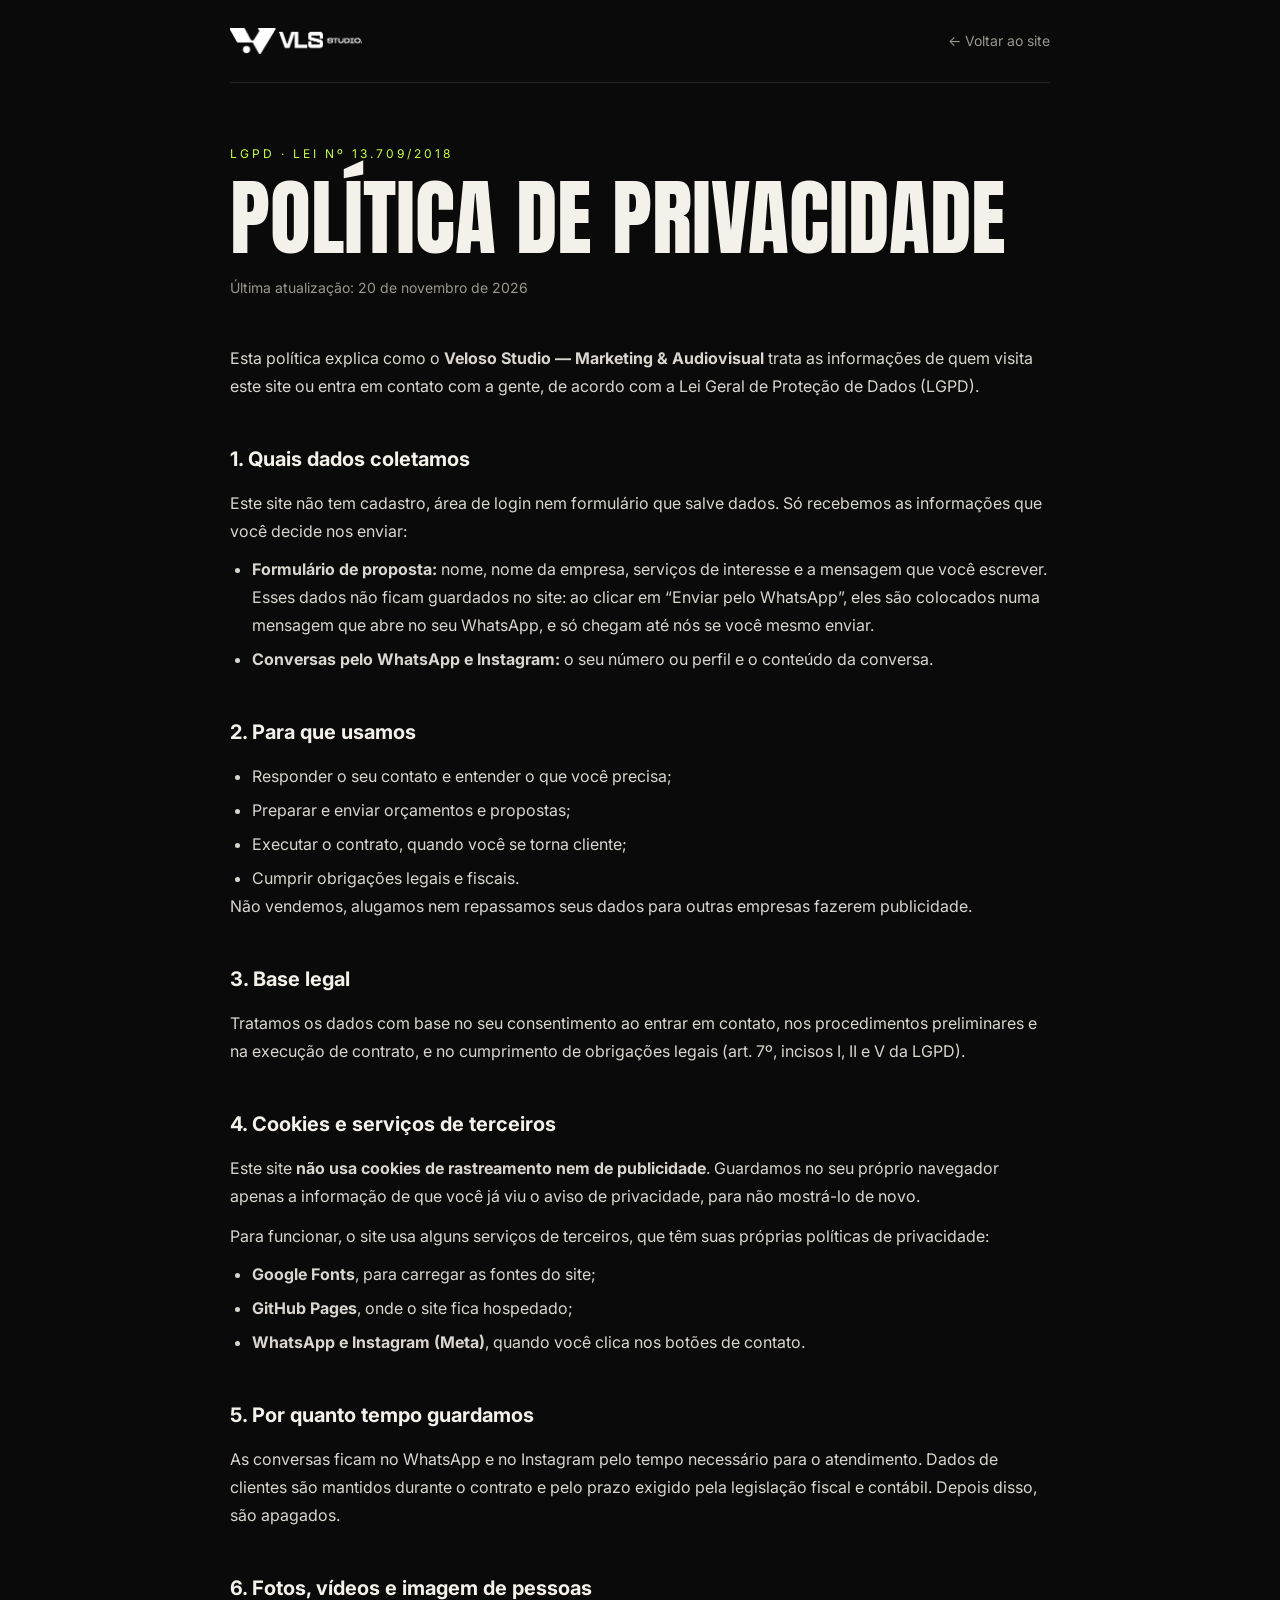
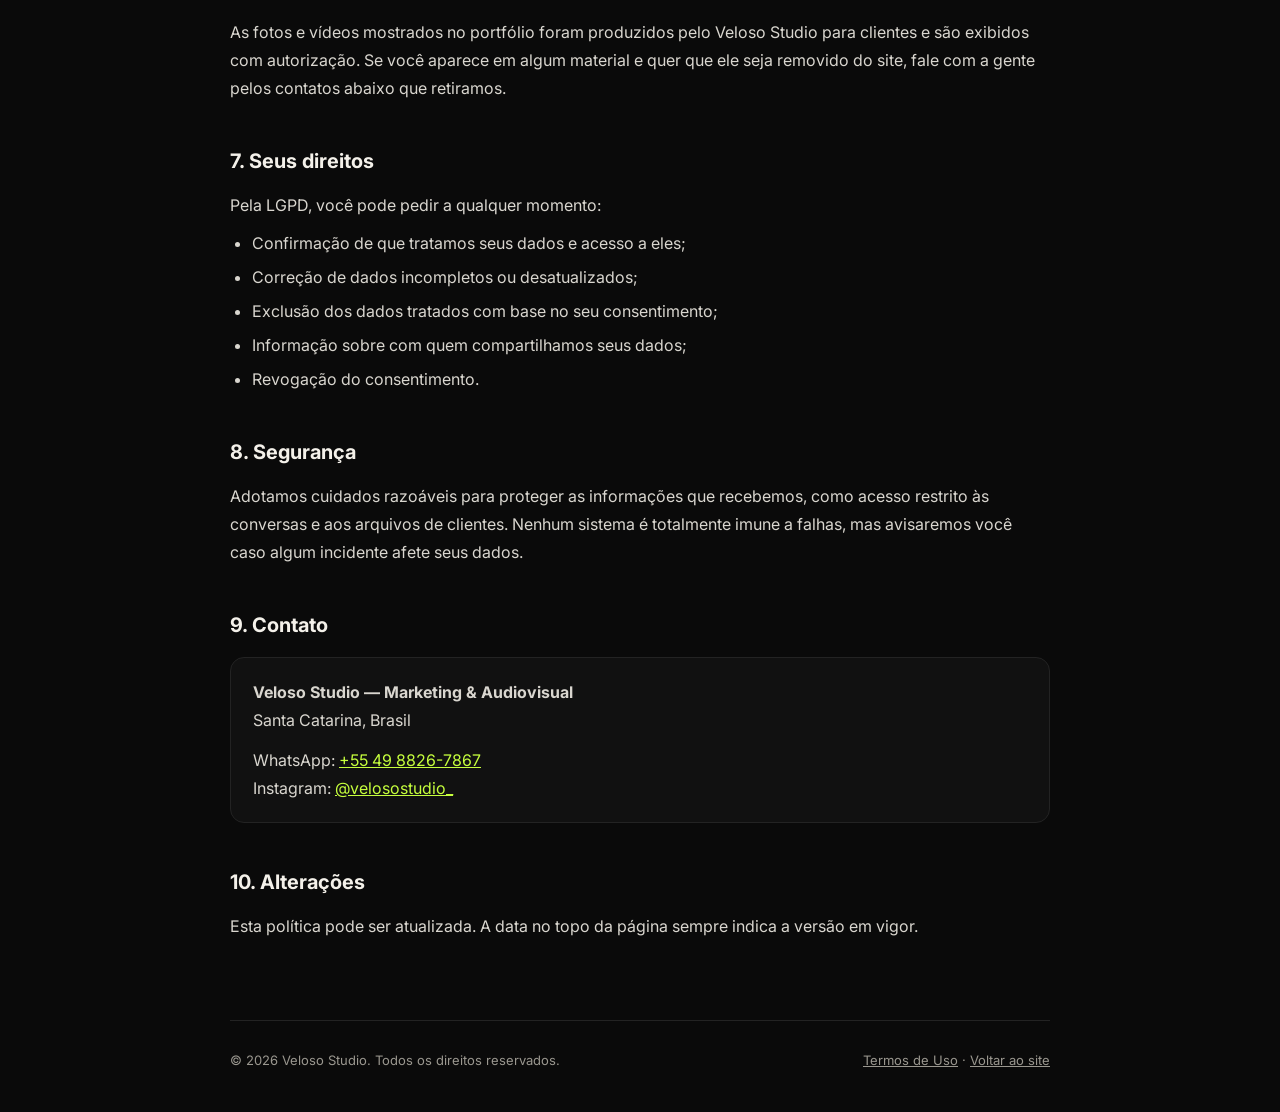
==== privacidade.html @ bc42e555 "Paginas de privacidade e termos, logos de clientes, icones e fotos otimizadas Co-Authored-By: Claude" ====
<!doctype html>
<html lang="pt-BR">
<head>
<meta charset="utf-8">
<meta name="viewport" content="width=device-width,initial-scale=1">
<title>Política de Privacidade — Veloso Studio</title>
<meta name="robots" content="noindex">
<link rel="icon" type="image/png" sizes="32x32" href="img/icon-32.png">
<link rel="apple-touch-icon" href="img/icon-180.png">
<link rel="preconnect" href="https://fonts.googleapis.com">
<link rel="preconnect" href="https://fonts.gstatic.com" crossorigin>
<link href="https://fonts.googleapis.com/css2?family=Anton&family=Inter:wght@400;600&display=swap" rel="stylesheet">
<link rel="stylesheet" href="css/legal.css">
</head>
<body>
<header><a href="index.html"><img src="img/logo.png" alt="VLS Studio"></a><a class="back" href="index.html">← Voltar ao site</a></header>
<main>
  <div class="eyebrow">LGPD · Lei nº 13.709/2018</div>
  <h1>Política de Privacidade</h1>
  <p class="upd">Última atualização: 20 de novembro de 2026</p>

  <p>Esta política explica como o <strong>Veloso Studio — Marketing &amp; Audiovisual</strong> trata as informações de quem visita este site ou entra em contato com a gente, de acordo com a Lei Geral de Proteção de Dados (LGPD).</p>

  <h2>1. Quais dados coletamos</h2>
  <p>Este site não tem cadastro, área de login nem formulário que salve dados. Só recebemos as informações que você decide nos enviar:</p>
  <ul>
    <li><strong>Formulário de proposta:</strong> nome, nome da empresa, serviços de interesse e a mensagem que você escrever. Esses dados não ficam guardados no site: ao clicar em “Enviar pelo WhatsApp”, eles são colocados numa mensagem que abre no seu WhatsApp, e só chegam até nós se você mesmo enviar.</li>
    <li><strong>Conversas pelo WhatsApp e Instagram:</strong> o seu número ou perfil e o conteúdo da conversa.</li>
  </ul>

  <h2>2. Para que usamos</h2>
  <ul>
    <li>Responder o seu contato e entender o que você precisa;</li>
    <li>Preparar e enviar orçamentos e propostas;</li>
    <li>Executar o contrato, quando você se torna cliente;</li>
    <li>Cumprir obrigações legais e fiscais.</li>
  </ul>
  <p>Não vendemos, alugamos nem repassamos seus dados para outras empresas fazerem publicidade.</p>

  <h2>3. Base legal</h2>
  <p>Tratamos os dados com base no seu consentimento ao entrar em contato, nos procedimentos preliminares e na execução de contrato, e no cumprimento de obrigações legais (art. 7º, incisos I, II e V da LGPD).</p>

  <h2>4. Cookies e serviços de terceiros</h2>
  <p>Este site <strong>não usa cookies de rastreamento nem de publicidade</strong>. Guardamos no seu próprio navegador apenas a informação de que você já viu o aviso de privacidade, para não mostrá-lo de novo.</p>
  <p>Para funcionar, o site usa alguns serviços de terceiros, que têm suas próprias políticas de privacidade:</p>
  <ul>
    <li><strong>Google Fonts</strong>, para carregar as fontes do site;</li>
    <li><strong>GitHub Pages</strong>, onde o site fica hospedado;</li>
    <li><strong>WhatsApp e Instagram (Meta)</strong>, quando você clica nos botões de contato.</li>
  </ul>

  <h2>5. Por quanto tempo guardamos</h2>
  <p>As conversas ficam no WhatsApp e no Instagram pelo tempo necessário para o atendimento. Dados de clientes são mantidos durante o contrato e pelo prazo exigido pela legislação fiscal e contábil. Depois disso, são apagados.</p>

  <h2>6. Fotos, vídeos e imagem de pessoas</h2>
  <p>As fotos e vídeos mostrados no portfólio foram produzidos pelo Veloso Studio para clientes e são exibidos com autorização. Se você aparece em algum material e quer que ele seja removido do site, fale com a gente pelos contatos abaixo que retiramos.</p>

  <h2>7. Seus direitos</h2>
  <p>Pela LGPD, você pode pedir a qualquer momento:</p>
  <ul>
    <li>Confirmação de que tratamos seus dados e acesso a eles;</li>
    <li>Correção de dados incompletos ou desatualizados;</li>
    <li>Exclusão dos dados tratados com base no seu consentimento;</li>
    <li>Informação sobre com quem compartilhamos seus dados;</li>
    <li>Revogação do consentimento.</li>
  </ul>

  <h2>8. Segurança</h2>
  <p>Adotamos cuidados razoáveis para proteger as informações que recebemos, como acesso restrito às conversas e aos arquivos de clientes. Nenhum sistema é totalmente imune a falhas, mas avisaremos você caso algum incidente afete seus dados.</p>

  <h2>9. Contato</h2>
  <div class="box">
    <p><strong>Veloso Studio — Marketing &amp; Audiovisual</strong><br>Santa Catarina, Brasil</p>
    <p>WhatsApp: <a href="https://wa.me/554988267867" target="_blank" rel="noopener">+55 49 8826-7867</a><br>Instagram: <a href="https://www.instagram.com/velosostudio_/" target="_blank" rel="noopener">@velosostudio_</a></p>
  </div>

  <h2>10. Alterações</h2>
  <p>Esta política pode ser atualizada. A data no topo da página sempre indica a versão em vigor.</p>
</main>
<footer><span>© 2026 Veloso Studio. Todos os direitos reservados.</span><span><a href="termos.html">Termos de Uso</a> · <a href="index.html">Voltar ao site</a></span></footer>
</body>
</html>
---- css/legal.css ----
:root{--bg:#0a0a0a;--fg:#f4f1ea;--mut:#9a978f;--ac:#c6ff3d;--line:#232323}
*{box-sizing:border-box;margin:0;padding:0}
body{background:var(--bg);color:var(--fg);font:16px/1.75 Inter,system-ui,sans-serif;padding:0 max(20px,4vw)}
a{color:var(--ac)}
header{max-width:820px;margin:0 auto;display:flex;justify-content:space-between;align-items:center;padding:28px 0;border-bottom:1px solid var(--line)}
header img{height:26px;width:auto;display:block}
header a.back{color:var(--mut);text-decoration:none;font-size:14px}
header a.back:hover{color:var(--ac)}
main{max-width:820px;margin:0 auto;padding:60px 0 80px}
.eyebrow{font-size:12px;letter-spacing:.25em;text-transform:uppercase;color:var(--ac);margin-bottom:14px}
h1{font-family:Anton,Impact,sans-serif;font-weight:400;text-transform:uppercase;font-size:clamp(42px,8vw,84px);line-height:.95;margin-bottom:18px}
.upd{color:var(--mut);font-size:14px;margin-bottom:44px}
h2{font-size:20px;margin:42px 0 12px}
p,li{color:#d9d6cf}
p+p{margin-top:12px}
ul{margin:10px 0 0 22px;display:grid;gap:6px}
.box{border:1px solid var(--line);border-radius:14px;padding:20px 22px;margin-top:14px;background:#111}
footer{max-width:820px;margin:0 auto;padding:28px 0 40px;border-top:1px solid var(--line);color:var(--mut);font-size:13px;display:flex;flex-wrap:wrap;gap:14px;justify-content:space-between}
footer a{color:var(--mut)}
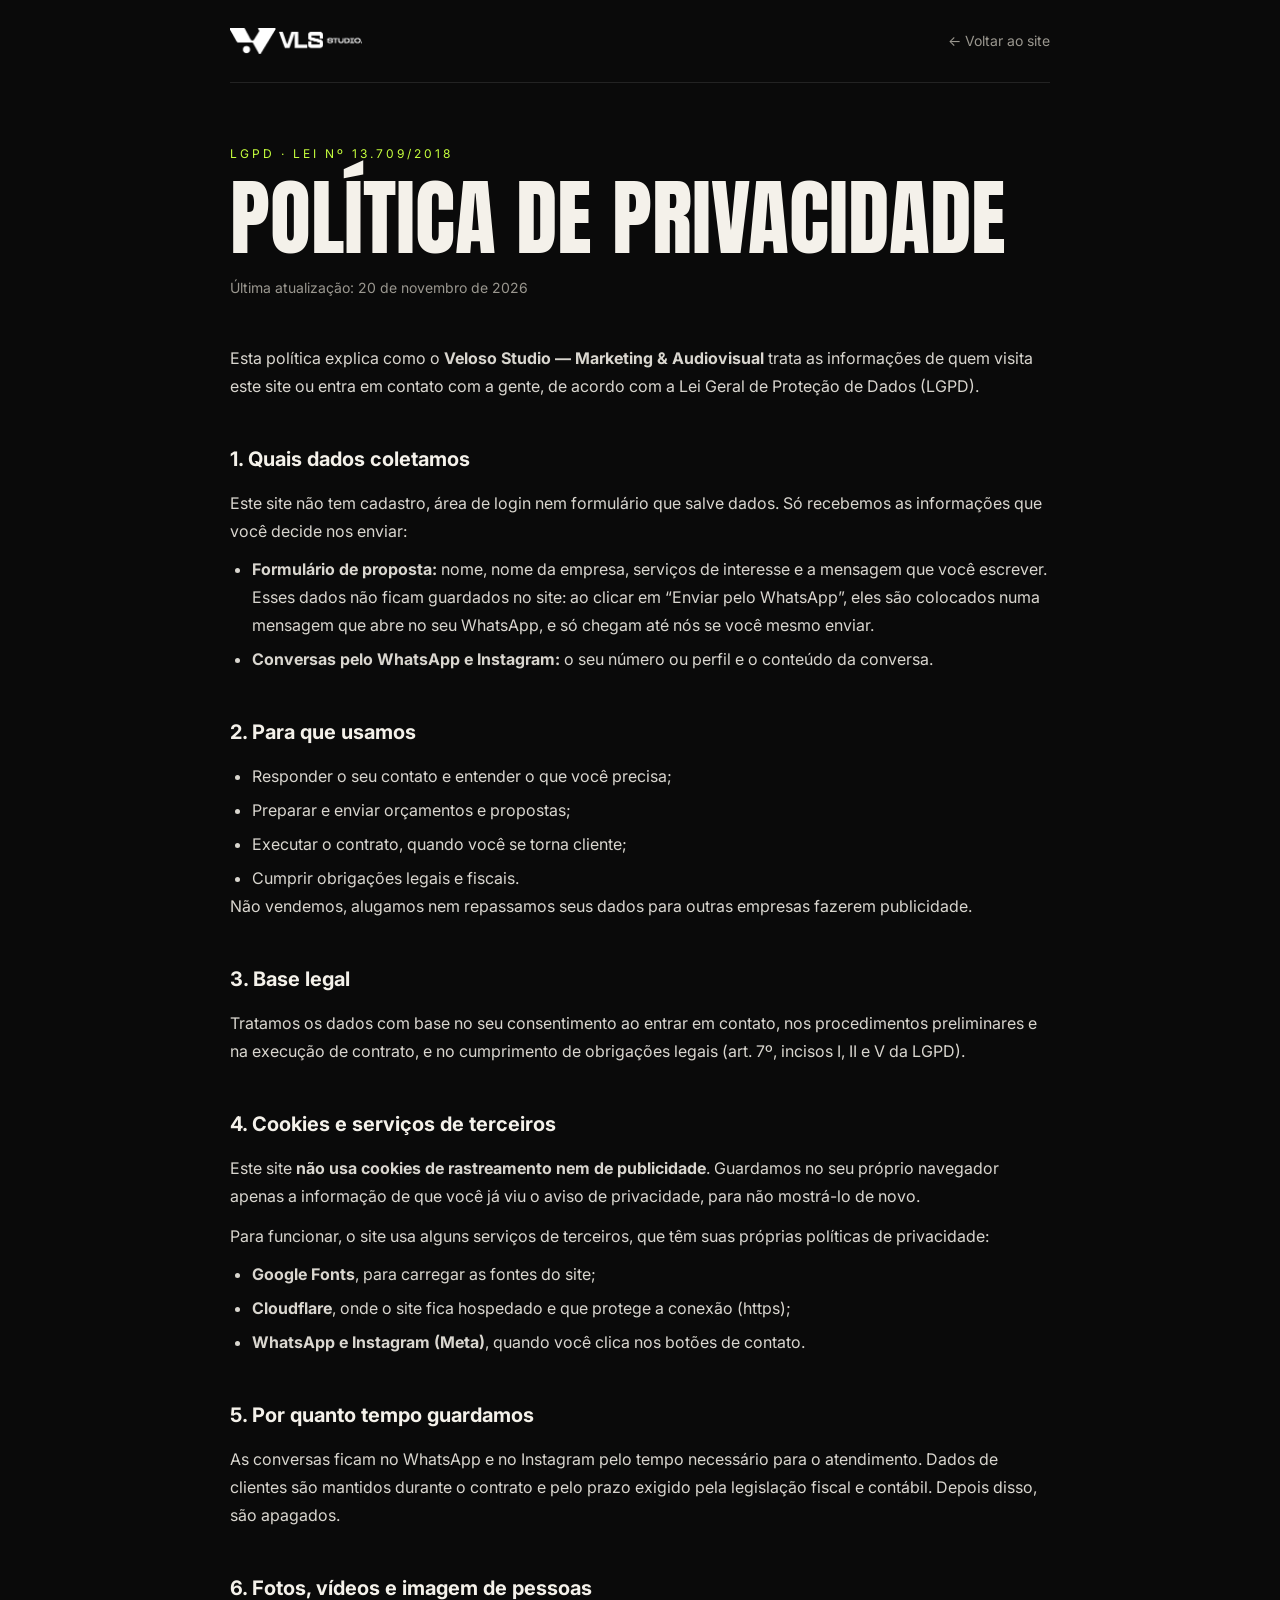
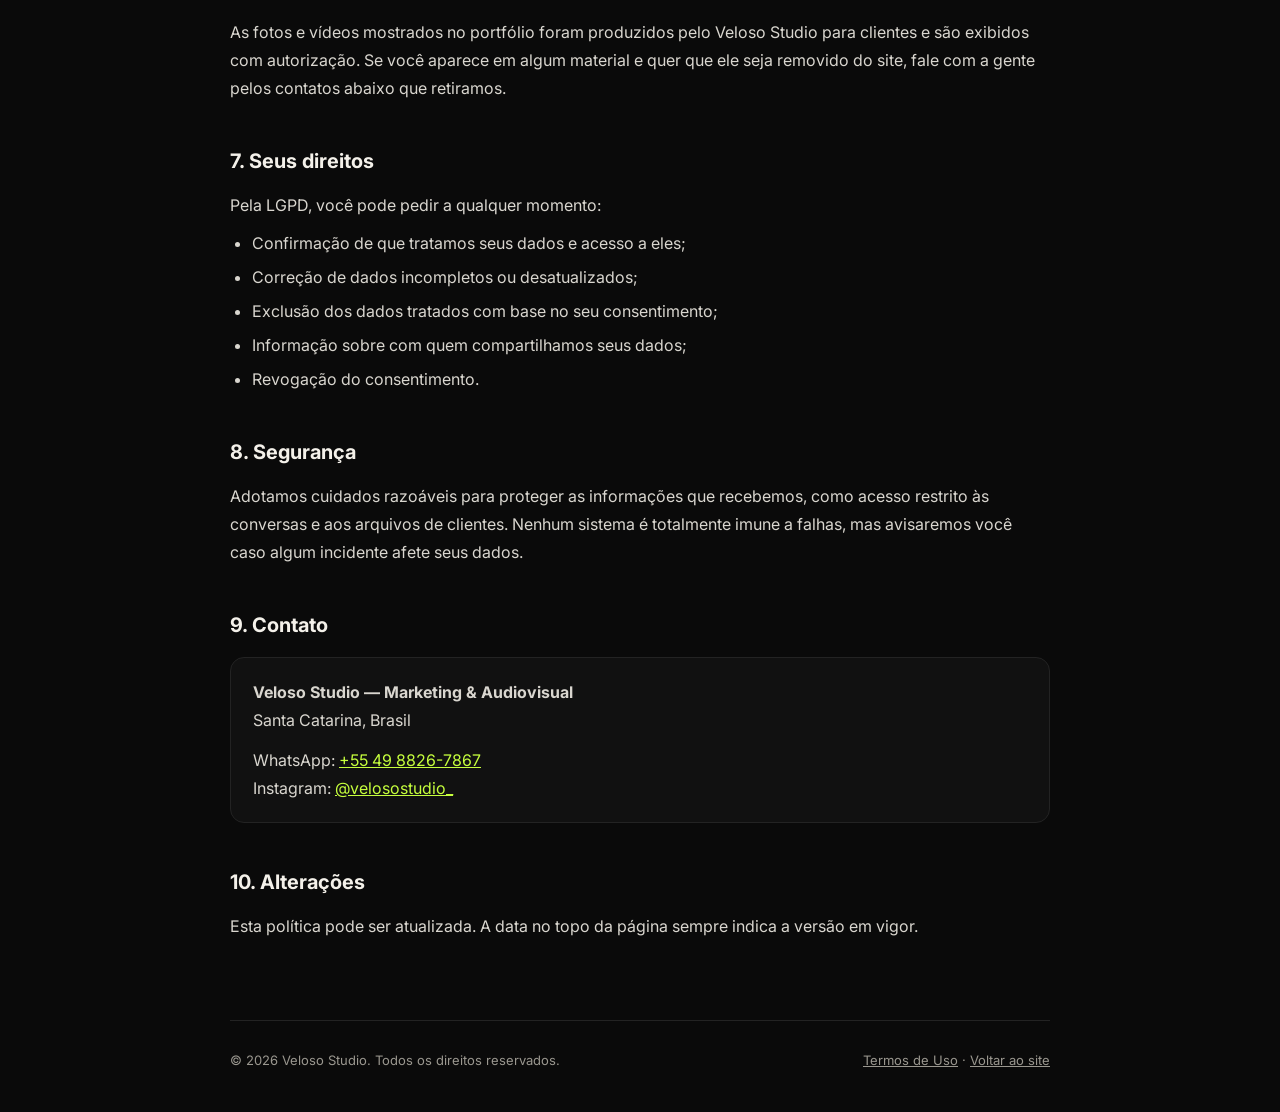
==== commit 113c4adf: "Domínio velosostudio.com.br: prévia de link, canonical, sitemap e hospedagem na política Co-Authored" ====
--- a/privacidade.html
+++ b/privacidade.html
@@ -5,6 +5,7 @@
 <meta name="viewport" content="width=device-width,initial-scale=1">
 <title>Política de Privacidade — Veloso Studio</title>
 <meta name="robots" content="noindex">
+<link rel="canonical" href="https://velosostudio.com.br/privacidade.html">
 <link rel="icon" type="image/png" sizes="32x32" href="img/icon-32.png">
 <link rel="apple-touch-icon" href="img/icon-180.png">
 <link rel="preconnect" href="https://fonts.googleapis.com">
@@ -45,7 +46,7 @@
   <p>Para funcionar, o site usa alguns serviços de terceiros, que têm suas próprias políticas de privacidade:</p>
   <ul>
     <li><strong>Google Fonts</strong>, para carregar as fontes do site;</li>
-    <li><strong>GitHub Pages</strong>, onde o site fica hospedado;</li>
+    <li><strong>Cloudflare</strong>, onde o site fica hospedado e que protege a conexão (https);</li>
     <li><strong>WhatsApp e Instagram (Meta)</strong>, quando você clica nos botões de contato.</li>
   </ul>
 
